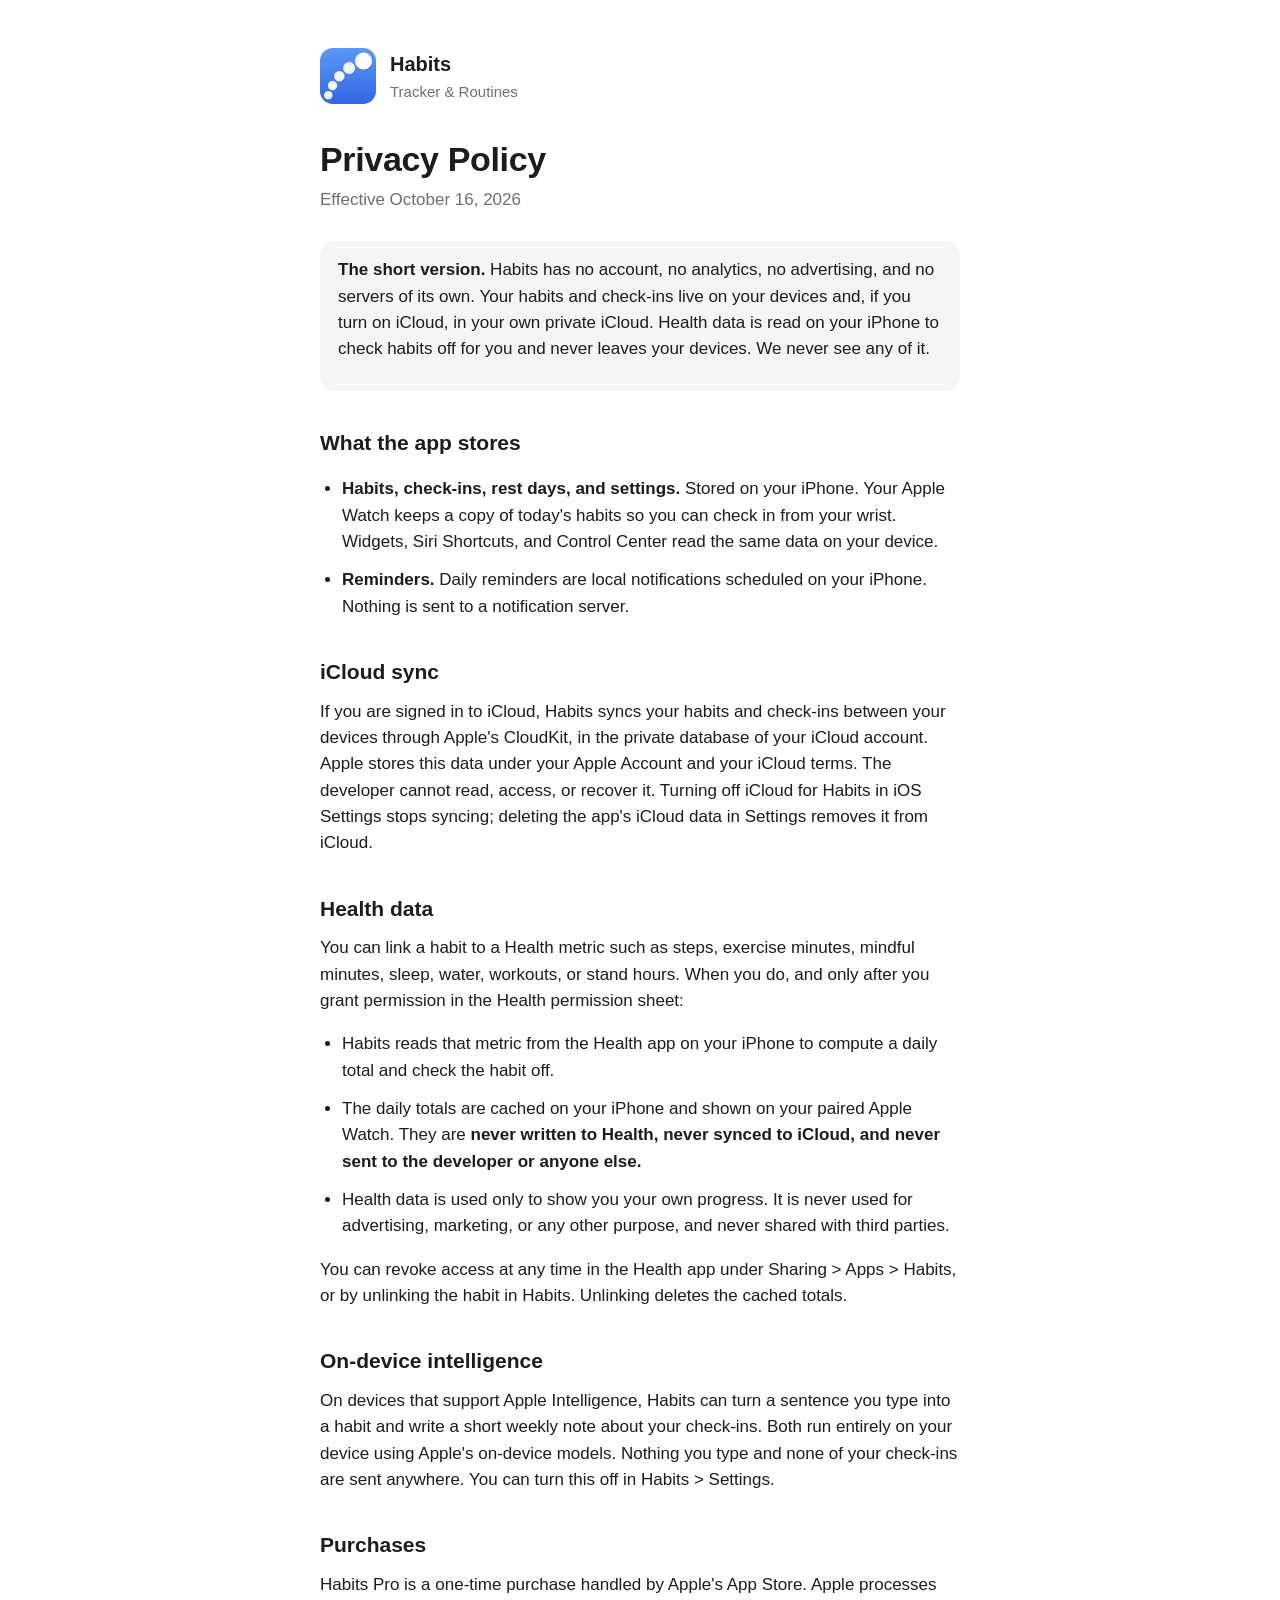
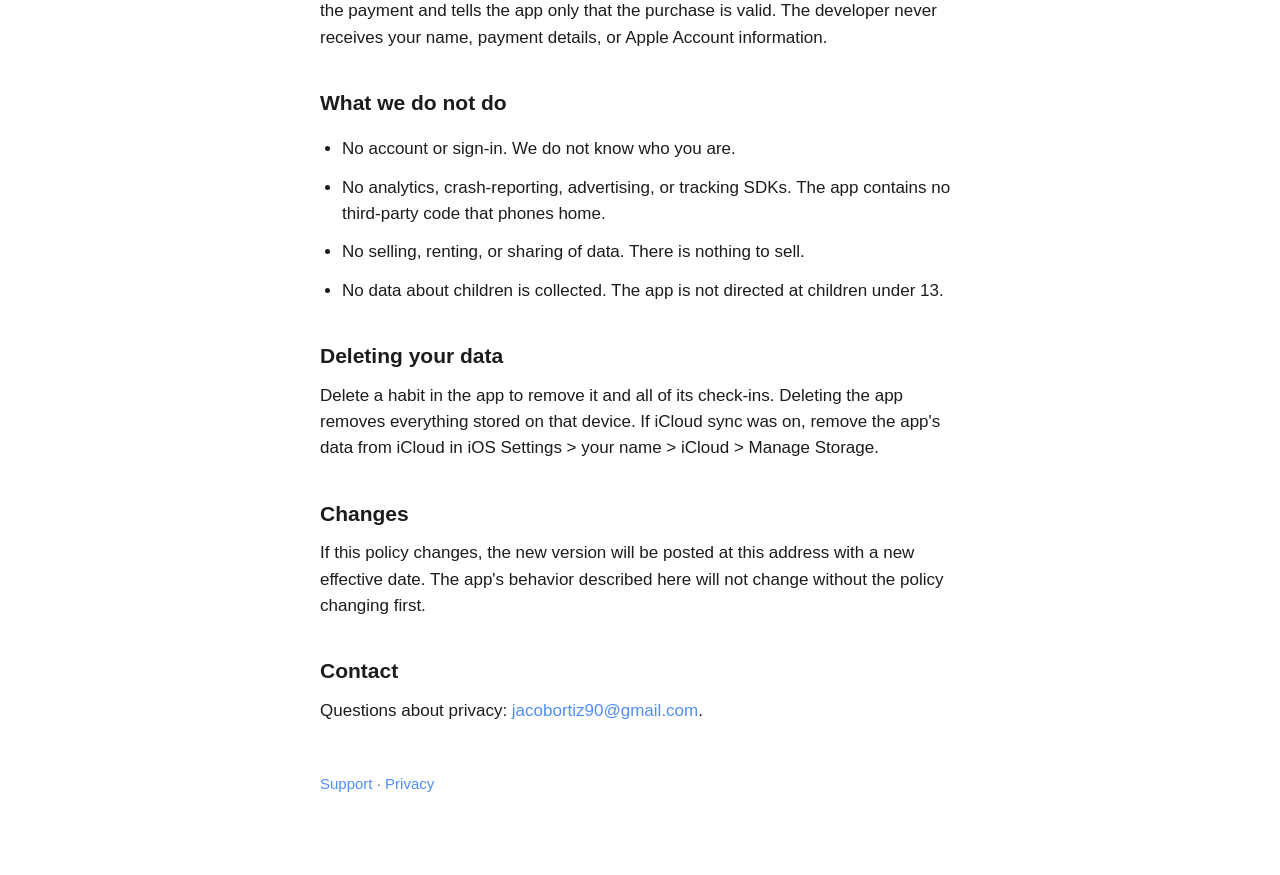
==== privacy.html @ bbedf598 "Support and privacy pages for Habits Co-Authored-By: Claude Fable 5.1 <noreply@anthropic.com>" ====
<!doctype html>
<html lang="en">
<head>
<meta charset="utf-8">
<meta name="viewport" content="width=device-width, initial-scale=1">
<title>Privacy Policy – Habits</title>
<meta name="description" content="How the Habits app for iPhone and Apple Watch handles your data: everything stays on your devices and in your own iCloud.">
<link rel="stylesheet" href="style.css">
</head>
<body>
<main>
<header>
  <img src="icon.png" alt="">
  <div><div class="name">Habits</div><div class="sub">Tracker &amp; Routines</div></div>
</header>

<h1>Privacy Policy</h1>
<p class="meta">Effective October 16, 2026</p>

<div class="card">
<p><strong>The short version.</strong> Habits has no account, no analytics, no advertising, and no servers of its own. Your habits and check-ins live on your devices and, if you turn on iCloud, in your own private iCloud. Health data is read on your iPhone to check habits off for you and never leaves your devices. We never see any of it.</p>
</div>

<h2>What the app stores</h2>
<ul>
  <li><strong>Habits, check-ins, rest days, and settings.</strong> Stored on your iPhone. Your Apple Watch keeps a copy of today's habits so you can check in from your wrist. Widgets, Siri Shortcuts, and Control Center read the same data on your device.</li>
  <li><strong>Reminders.</strong> Daily reminders are local notifications scheduled on your iPhone. Nothing is sent to a notification server.</li>
</ul>

<h2>iCloud sync</h2>
<p>If you are signed in to iCloud, Habits syncs your habits and check-ins between your devices through Apple's CloudKit, in the private database of your iCloud account. Apple stores this data under your Apple Account and your iCloud terms. The developer cannot read, access, or recover it. Turning off iCloud for Habits in iOS Settings stops syncing; deleting the app's iCloud data in Settings removes it from iCloud.</p>

<h2>Health data</h2>
<p>You can link a habit to a Health metric such as steps, exercise minutes, mindful minutes, sleep, water, workouts, or stand hours. When you do, and only after you grant permission in the Health permission sheet:</p>
<ul>
  <li>Habits reads that metric from the Health app on your iPhone to compute a daily total and check the habit off.</li>
  <li>The daily totals are cached on your iPhone and shown on your paired Apple Watch. They are <strong>never written to Health, never synced to iCloud, and never sent to the developer or anyone else.</strong></li>
  <li>Health data is used only to show you your own progress. It is never used for advertising, marketing, or any other purpose, and never shared with third parties.</li>
</ul>
<p>You can revoke access at any time in the Health app under Sharing &gt; Apps &gt; Habits, or by unlinking the habit in Habits. Unlinking deletes the cached totals.</p>

<h2>On-device intelligence</h2>
<p>On devices that support Apple Intelligence, Habits can turn a sentence you type into a habit and write a short weekly note about your check-ins. Both run entirely on your device using Apple's on-device models. Nothing you type and none of your check-ins are sent anywhere. You can turn this off in Habits &gt; Settings.</p>

<h2>Purchases</h2>
<p>Habits Pro is a one-time purchase handled by Apple's App Store. Apple processes the payment and tells the app only that the purchase is valid. The developer never receives your name, payment details, or Apple Account information.</p>

<h2>What we do not do</h2>
<ul>
  <li>No account or sign-in. We do not know who you are.</li>
  <li>No analytics, crash-reporting, advertising, or tracking SDKs. The app contains no third-party code that phones home.</li>
  <li>No selling, renting, or sharing of data. There is nothing to sell.</li>
  <li>No data about children is collected. The app is not directed at children under 13.</li>
</ul>

<h2>Deleting your data</h2>
<p>Delete a habit in the app to remove it and all of its check-ins. Deleting the app removes everything stored on that device. If iCloud sync was on, remove the app's data from iCloud in iOS Settings &gt; your name &gt; iCloud &gt; Manage Storage.</p>

<h2>Changes</h2>
<p>If this policy changes, the new version will be posted at this address with a new effective date. The app's behavior described here will not change without the policy changing first.</p>

<h2>Contact</h2>
<p>Questions about privacy: <a href="mailto:jacobortiz90@gmail.com">jacobortiz90@gmail.com</a>.</p>

<nav><a href="index.html">Support</a><a href="privacy.html">Privacy</a></nav>
</main>
</body>
</html>
---- style.css ----
:root { color-scheme: light dark; --ink: #1c1c1e; --muted: #6e6e73; --bg: #ffffff; --card: #f5f5f7; --accent: #4F8EF7; }
@media (prefers-color-scheme: dark) { :root { --ink: #f5f5f7; --muted: #a1a1a6; --bg: #000000; --card: #1c1c1e; } }
* { box-sizing: border-box; }
body { margin: 0; font: 17px/1.55 -apple-system, BlinkMacSystemFont, "SF Pro Text", "Helvetica Neue", Helvetica, Arial, sans-serif; color: var(--ink); background: var(--bg); }
main { max-width: 680px; margin: 0 auto; padding: 48px 20px 80px; }
header { display: flex; align-items: center; gap: 14px; margin-bottom: 36px; }
header img { width: 56px; height: 56px; border-radius: 13px; }
header .name { font-weight: 700; font-size: 20px; }
header .sub { color: var(--muted); font-size: 15px; }
h1 { font-size: 34px; line-height: 1.15; margin: 0 0 8px; letter-spacing: -0.01em; }
h2 { font-size: 21px; margin: 36px 0 10px; }
p, li { margin: 0 0 12px; }
ul { padding-left: 22px; }
.meta { color: var(--muted); margin-bottom: 28px; }
.card { background: var(--card); border-radius: 14px; padding: 16px 18px; margin: 20px 0; }
a { color: var(--accent); text-decoration: none; } a:hover { text-decoration: underline; }
nav { margin-top: 48px; color: var(--muted); font-size: 15px; }
nav a + a::before { content: " · "; color: var(--muted); }
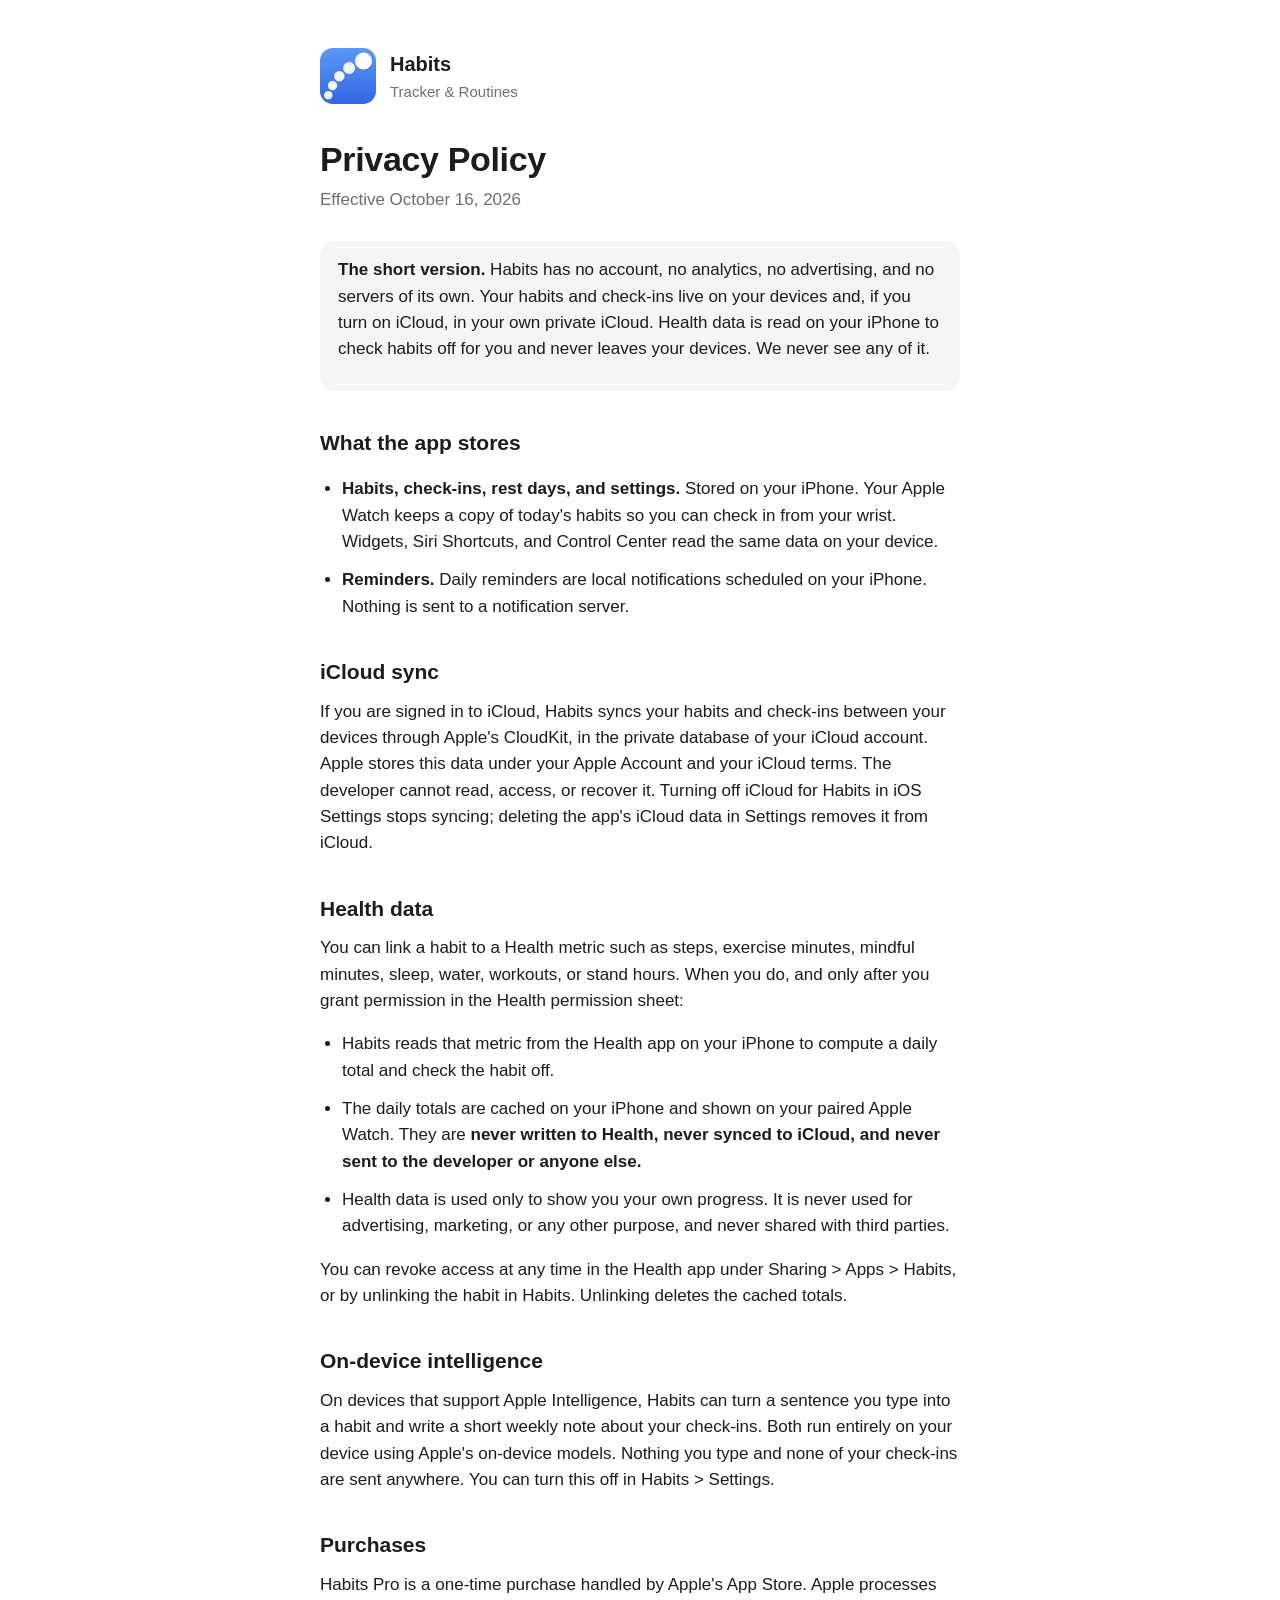
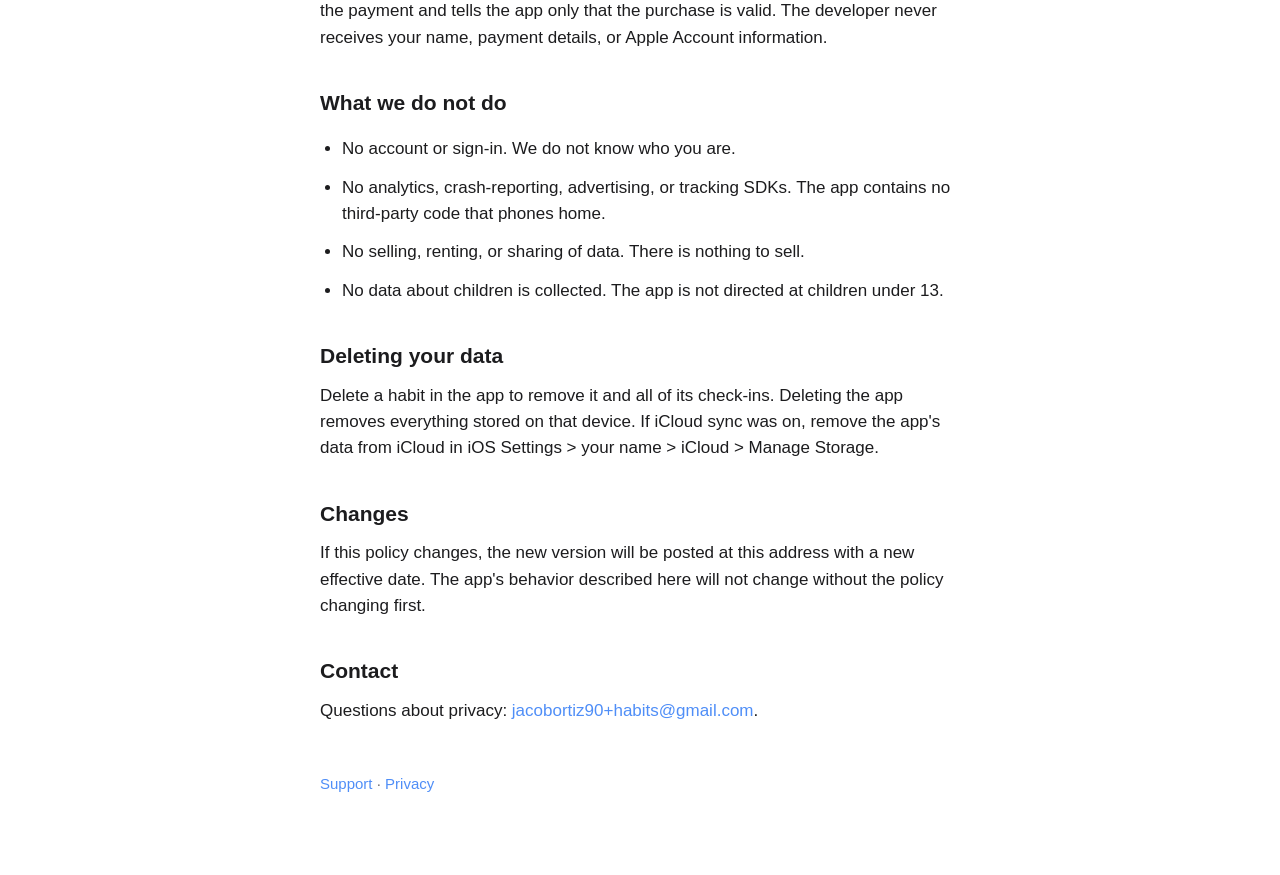
==== commit dbae7b72: "Use the support alias as the contact address Co-Authored-By: Claude Fable 5.1 <noreply@anthropic.com" ====
--- a/privacy.html
+++ b/privacy.html
@@ -60,7 +60,7 @@
 <p>If this policy changes, the new version will be posted at this address with a new effective date. The app's behavior described here will not change without the policy changing first.</p>
 
 <h2>Contact</h2>
-<p>Questions about privacy: <a href="mailto:jacobortiz90@gmail.com">jacobortiz90@gmail.com</a>.</p>
+<p>Questions about privacy: <a href="mailto:jacobortiz90+habits@gmail.com">jacobortiz90+habits@gmail.com</a>.</p>
 
 <nav><a href="index.html">Support</a><a href="privacy.html">Privacy</a></nav>
 </main>
